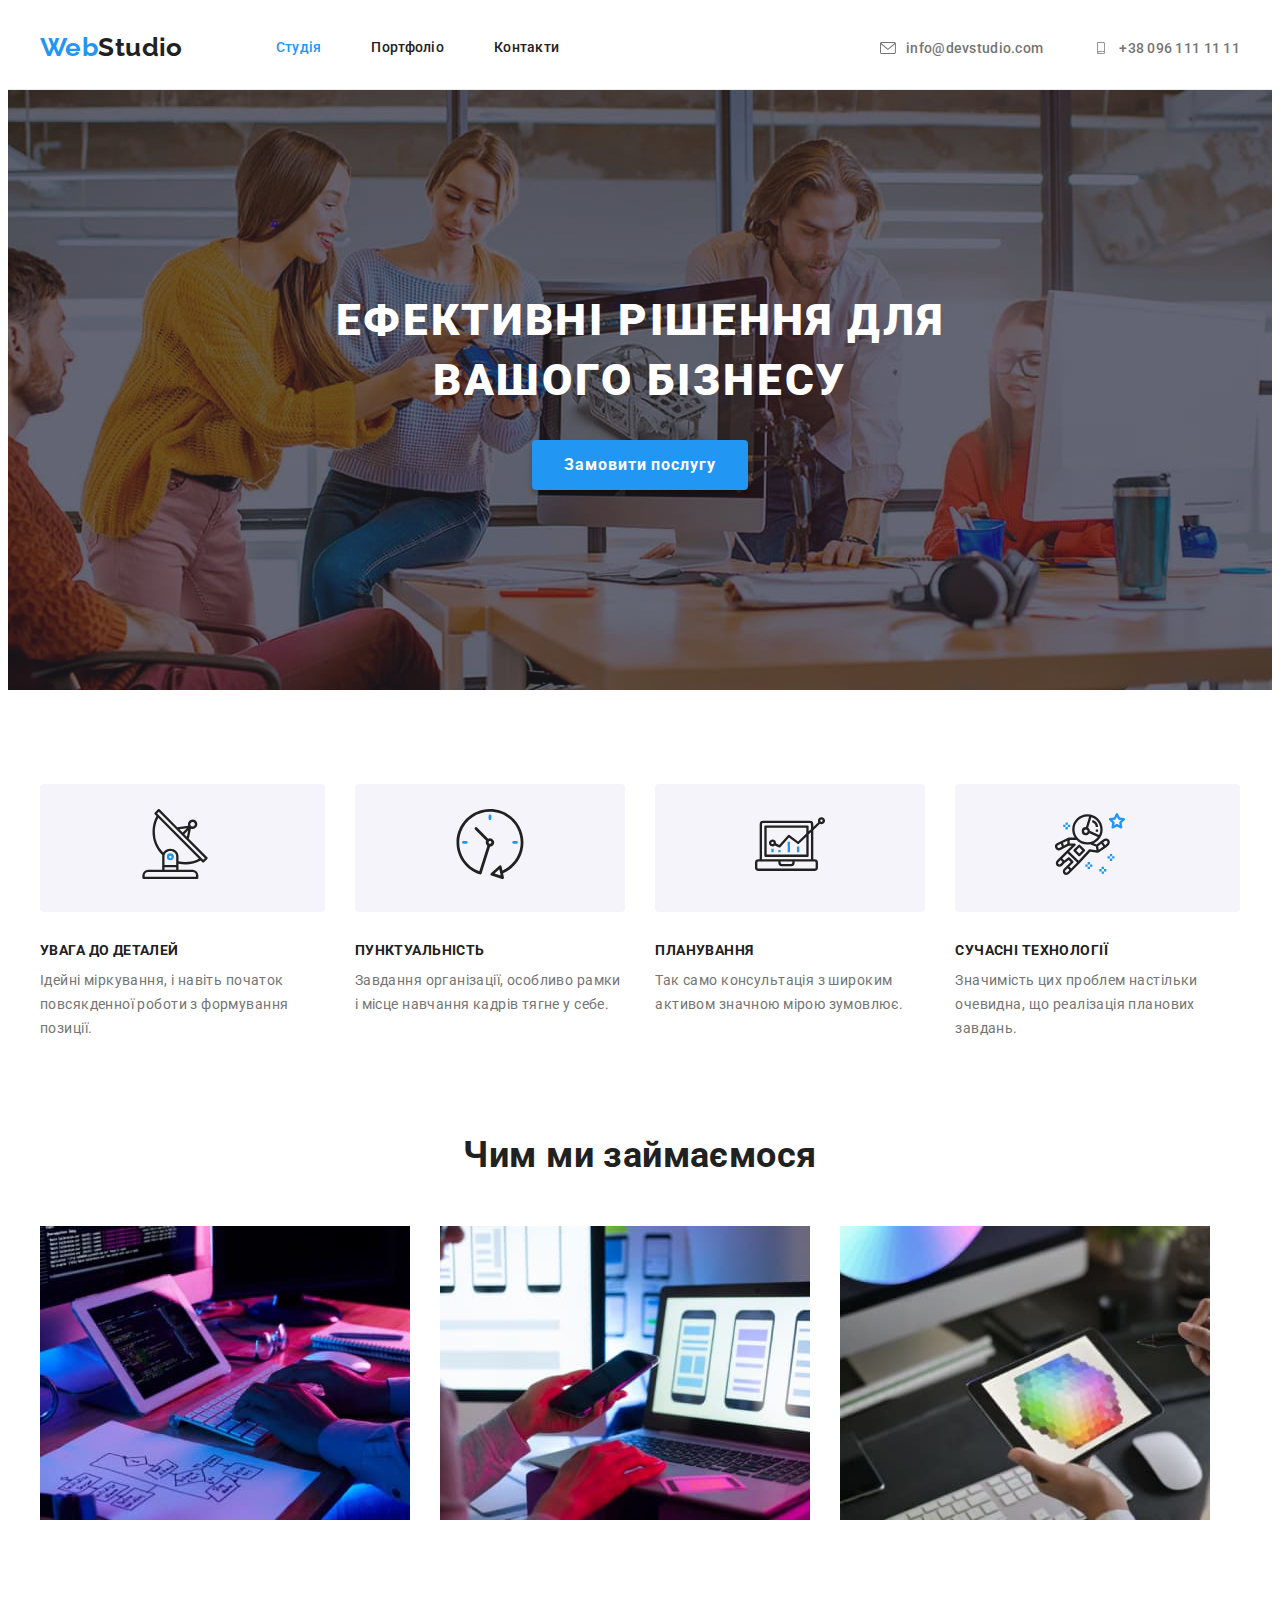
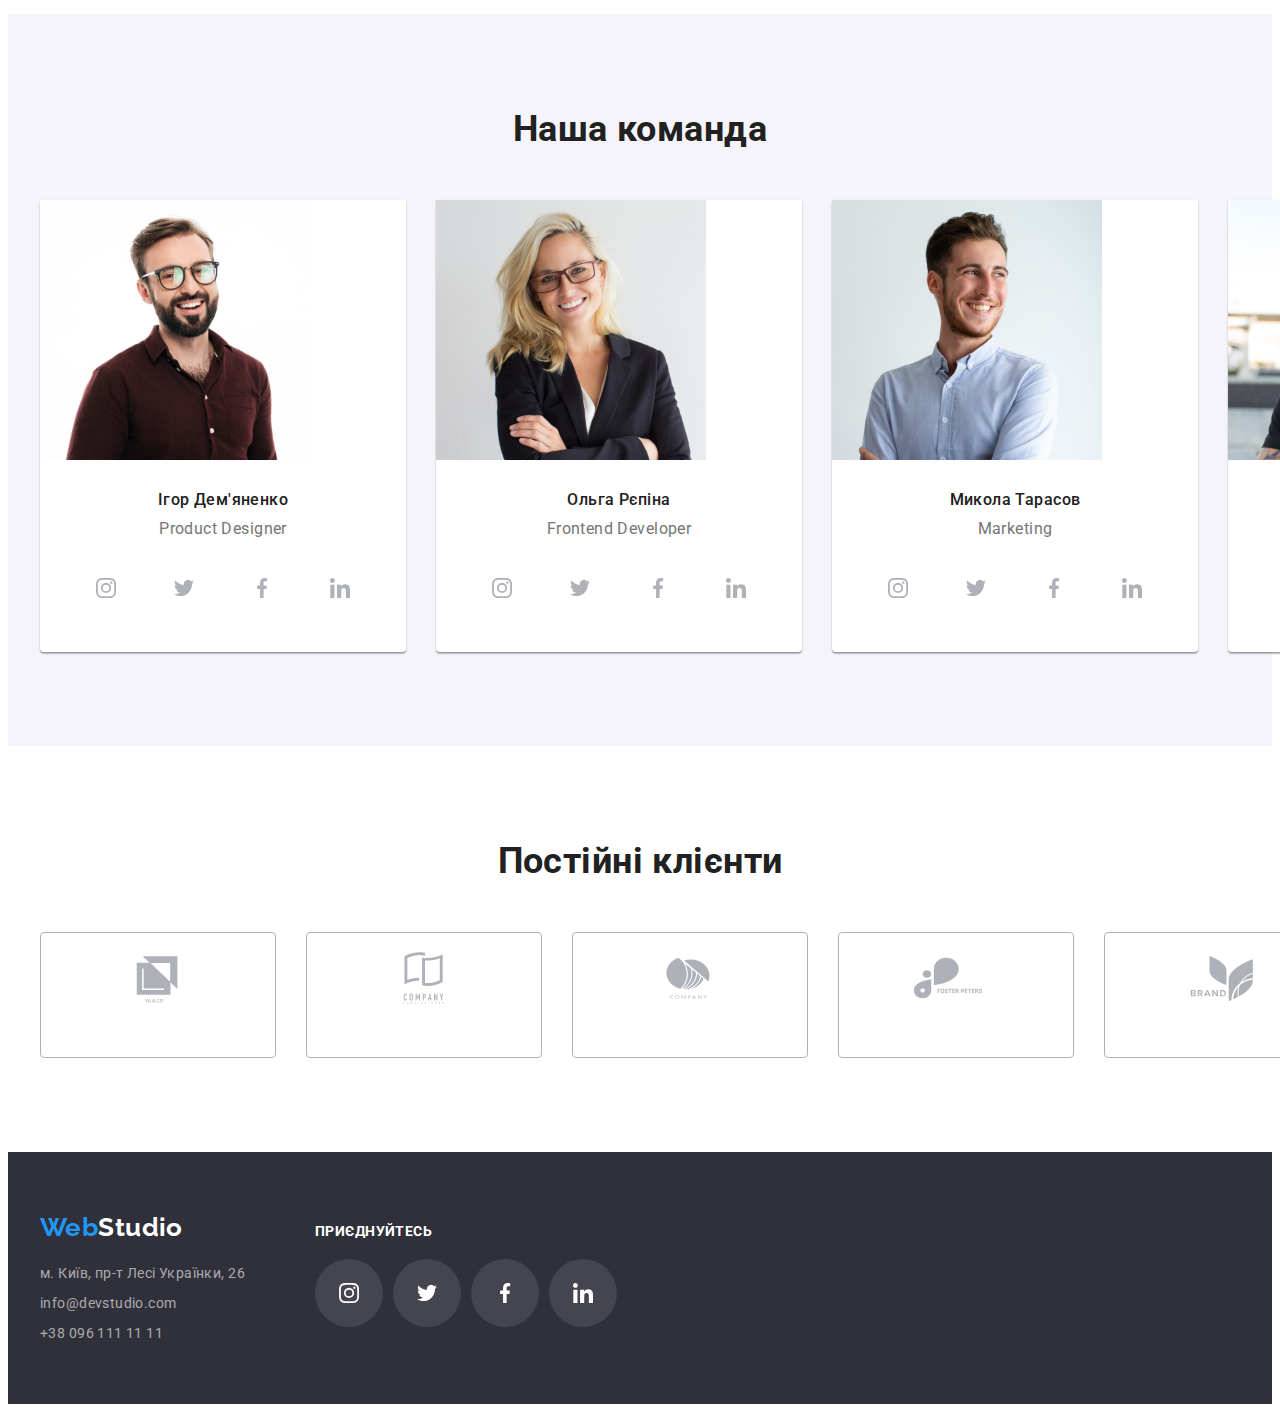
==== index.html @ 2bc92772 "Initial commit" ====
<!DOCTYPE html>
<html lang="uk">
  <head>
    <meta charset="UTF-8" />
    <meta http-equiv="X-UA-Compatible" content="IE=edge" />
    <meta name="viewport" content="width=device-width, initial-scale=1.0" />
    <link rel="preconnect" href="https://fonts.googleapis.com" />
    <link rel="preconnect" href="https://fonts.gstatic.com" crossorigin />
    <link
      rel="stylesheet"
      href="https://cdnjs.cloudflare.com/ajax/libs/modern-normalize/1.1.0/modern-normalize.min.css"
      integrity="sha512-wpPYUAdjBVSE4KJnH1VR1HeZfpl1ub8YT/NKx4PuQ5NmX2tKuGu6U/JRp5y+Y8XG2tV+wKQpNHVUX03MfMFn9Q=="
      crossorigin="anonymous"
      referrerpolicy="no-referrer"
    />
    <link
      href="https://fonts.googleapis.com/css2?family=Raleway:wght@700&family=Roboto:wght@400;500;700;900&display=swap"
      rel="stylesheet"
    />
    <link rel="stylesheet" href="./css/styles.css" />
    <title>Web Studio</title>
  </head>
  <body>
    <header class="header-section">
      <div class="container header-container">
        <nav class="nav">
          <a class="logo" href="./index.html"><span>Web</span>Studio</a>
          <ul class="list nav-links">
            <li><a class="link current" href="./index.html">Студія</a></li>
            <li><a class="link" href="./portfolio.html">Портфоліо</a></li>
            <li><a class="link" href="">Контакти</a></li>
          </ul>
        </nav>
        <ul class="contacts">
          <li>
            <a class="link" href="mailto:info@devstudio.com">
              <svg class="icon" width="16" height="12">
                <use href="./images/icons.svg#icon-envelope"></use>
              </svg>
              info@devstudio.com</a
            >
          </li>
          <li>
            <a class="link" href="tel:+380961111111">
              <svg class="icon" width="16" height="12">
                <use href="./images/icons.svg#icon-smartphone"></use>
              </svg>
              +38 096 111 11 11</a
            >
          </li>
        </ul>
      </div>
    </header>
    <main>
      <section class="hero section">
        <div class="container">
          <h1 class="title">Ефективні рішення для вашого бізнесу</h1>
          <button type="button" class="order-button">Замовити послугу</button>
        </div>
      </section>
      <section class="advantage section">
        <div class="container">
          <h2 class="visually-hidden">Переваги</h2>
          <ul class="list">
            <li class="card">
              <div class="icon-wrap">
                <svg class="icon" width="70" height="70">
                  <use href="./images/icons.svg#icon-antenna"></use>
                </svg>
              </div>
              <h3 class="title">увага до деталей</h3>
              <p class="desc">
                Ідейні міркування, і навіть початок повсякденної роботи з формування позиції.
              </p>
            </li>
            <li class="card">
              <div class="icon-wrap">
                <svg class="icon" width="70" height="70">
                  <use href="./images/icons.svg#icon-clock"></use>
                </svg>
              </div>
              <h3 class="title">пунктуальність</h3>
              <p class="desc">
                Завдання організації, особливо рамки і місце навчання кадрів тягне у себе.
              </p>
            </li>
            <li class="card">
              <div class="icon-wrap">
                <svg class="icon" width="70" height="70">
                  <use href="./images/icons.svg#icon-diagram"></use>
                </svg>
              </div>
              <h3 class="title">планування</h3>
              <p class="desc">Так само консультація з широким активом значною мірою зумовлює.</p>
            </li>
            <li class="card">
              <div class="icon-wrap">
                <svg class="icon" width="70" height="70">
                  <use href="./images/icons.svg#icon-astronaut"></use>
                </svg>
              </div>
              <h3 class="title">сучасні технології</h3>
              <p class="desc">
                Значимість цих проблем настільки очевидна, що реалізація планових завдань.
              </p>
            </li>
          </ul>
        </div>
      </section>
      <section class="our-work section">
        <div class="container">
          <h2 class="title">Чим ми займаємося</h2>
          <ul class="list">
            <li class="item">
              <img src="./images/work1.jpg" width="370" alt="Проектування" />
            </li>
            <li class="item">
              <img src="./images/work2.jpg" width="370" alt="Адаптація" />
            </li>
            <li class="item">
              <img src="./images/work3.jpg" width="370" alt="Дізайн" />
            </li>
          </ul>
        </div>
      </section>

      <!-- OUR-TEAM section -->
      <section class="our-team section">
        <div class="container">
          <h2 class="title">Наша команда</h2>
          <ul class="list">
            <li class="item">
              <img
                class="member-photo"
                src="./images/product-designer.jpg"
                width="270"
                alt="Дизайнер проекта"
              />
              <div class="description-wrap">
                <h3 class="member-title">Ігор Дем'яненко</h3>
                <p class="member-position">Product Designer</p>

                <ul class="social-list">
                  <li>
                    <a class="social-link" href="" aria-label="instagram">
                      <svg class="social-icon" width="20" height="20">
                        <use href="./images/icons.svg#icon-instagram"></use>
                      </svg>
                    </a>
                  </li>
                  <li>
                    <a class="social-link" href="" aria-label="twitter">
                      <svg class="social-icon" width="20" height="20">
                        <use href="./images/icons.svg#icon-twitter"></use>
                      </svg>
                    </a>
                  </li>
                  <li>
                    <a class="social-link" href="" aria-label="facebook">
                      <svg class="social-icon" width="20" height="20">
                        <use href="./images/icons.svg#icon-facebook"></use>
                      </svg>
                    </a>
                  </li>
                  <li>
                    <a class="social-link" href="" aria-label="linkedin">
                      <svg class="social-icon" width="20" height="20">
                        <use href="./images/icons.svg#icon-linkedin"></use>
                      </svg>
                    </a>
                  </li>
                </ul>
              </div>
            </li>
            <li class="item">
              <img
                class="member-photo"
                src="./images/frontend-developer.jpg"
                width="270"
                alt="Фронтенд разработчик"
              />
              <div class="description-wrap">
                <h3 class="member-title">Ольга Рєпіна</h3>
                <p class="member-position">Frontend Developer</p>

                <ul class="social-list">
                  <li>
                    <a class="social-link" href="" aria-label="instagram">
                      <svg class="social-icon" width="20" height="20">
                        <use href="./images/icons.svg#icon-instagram"></use>
                      </svg>
                    </a>
                  </li>
                  <li>
                    <a class="social-link" href="" aria-label="twitter">
                      <svg class="social-icon" width="20" height="20">
                        <use href="./images/icons.svg#icon-twitter"></use>
                      </svg>
                    </a>
                  </li>
                  <li>
                    <a class="social-link" href="" aria-label="facebook">
                      <svg class="social-icon" width="20" height="20">
                        <use href="./images/icons.svg#icon-facebook"></use>
                      </svg>
                    </a>
                  </li>
                  <li>
                    <a class="social-link" href="" aria-label="linkedin">
                      <svg class="social-icon" width="20" height="20">
                        <use href="./images/icons.svg#icon-linkedin"></use>
                      </svg>
                    </a>
                  </li>
                </ul>
              </div>
            </li>
            <li class="item">
              <img class="member-photo" src="./images/marketing.jpg" width="270" alt="Маркетінг" />

              <div class="description-wrap">
                <h3 class="member-title">Микола Тарасов</h3>
                <p class="member-position">Marketing</p>

                <ul class="social-list">
                  <li>
                    <a class="social-link" href="" aria-label="instagram">
                      <svg class="social-icon" width="20" height="20">
                        <use href="./images/icons.svg#icon-instagram"></use>
                      </svg>
                    </a>
                  </li>
                  <li>
                    <a class="social-link" href="" aria-label="twitter">
                      <svg class="social-icon" width="20" height="20">
                        <use href="./images/icons.svg#icon-twitter"></use>
                      </svg>
                    </a>
                  </li>
                  <li>
                    <a class="social-link" href="" aria-label="facebook">
                      <svg class="social-icon" width="20" height="20">
                        <use href="./images/icons.svg#icon-facebook"></use>
                      </svg>
                    </a>
                  </li>
                  <li>
                    <a class="social-link" href="" aria-label="linkedin">
                      <svg class="social-icon" width="20" height="20">
                        <use href="./images/icons.svg#icon-linkedin"></use>
                      </svg>
                    </a>
                  </li>
                </ul>
              </div>
            </li>
            <li class="item">
              <img
                class="member-photo"
                src="./images/ui-designer.jpg"
                width="270"
                alt="UI дезайнер"
              />
              <div class="description-wrap">
                <h3 class="member-title">Михайло Єрмаков</h3>
                <p class="member-position">UI Designer</p>

                <ul class="social-list">
                  <li>
                    <a class="social-link" href="" aria-label="instagram">
                      <svg class="social-icon" width="20" height="20">
                        <use href="./images/icons.svg#icon-instagram"></use>
                      </svg>
                    </a>
                  </li>
                  <li>
                    <a class="social-link" href="" aria-label="twitter">
                      <svg class="social-icon" width="20" height="20">
                        <use href="./images/icons.svg#icon-twitter"></use>
                      </svg>
                    </a>
                  </li>
                  <li>
                    <a class="social-link" href="" aria-label="facebook">
                      <svg class="social-icon" width="20" height="20">
                        <use href="./images/icons.svg#icon-facebook"></use>
                      </svg>
                    </a>
                  </li>
                  <li>
                    <a class="social-link" href="" aria-label="linkedin">
                      <svg class="social-icon" width="20" height="20">
                        <use href="./images/icons.svg#icon-linkedin"></use>
                      </svg>
                    </a>
                  </li>
                </ul>
              </div>
            </li>
          </ul>
        </div>
      </section>
      <section class="clients section">
        <div class="container">
          <h2 class="title">Постійні клієнти</h2>

          <ul class="clients-list">
            <li>
              <a
                class="client-link"
                href=""
                aria-label="Client 1"
                target="_blank"
                rel="noopener noreferrer"
              >
                <svg class="client-icon" width="106" height="60">
                  <use href="./images/icons.svg#icon-client-1"></use>
                </svg>
              </a>
            </li>
            <li>
              <a
                class="client-link"
                href=""
                aria-label="Client 2"
                target="_blank"
                rel="noopener noreferrer"
              >
                <svg class="client-icon" width="106" height="60">
                  <use href="./images/icons.svg#icon-client-2"></use>
                </svg>
              </a>
            </li>
            <li>
              <a
                class="client-link"
                href=""
                aria-label="Client 3"
                target="_blank"
                rel="noopener noreferrer"
              >
                <svg class="client-icon" width="106" height="60">
                  <use href="./images/icons.svg#icon-client-3"></use>
                </svg>
              </a>
            </li>
            <li>
              <a
                class="client-link"
                href=""
                aria-label="Client 4"
                target="_blank"
                rel="noopener noreferrer"
              >
                <svg class="client-icon" width="106" height="60">
                  <use href="./images/icons.svg#icon-client-4"></use>
                </svg>
              </a>
            </li>
            <li>
              <a
                class="client-link"
                href=""
                aria-label="Client 5"
                target="_blank"
                rel="noopener noreferrer"
              >
                <svg class="client-icon" width="106" height="60">
                  <use href="./images/icons.svg#icon-client-5"></use>
                </svg>
              </a>
            </li>
            <li>
              <a
                class="client-link"
                href=""
                aria-label="Client 6"
                target="_blank"
                rel="noopener noreferrer"
              >
                <svg class="client-icon" width="106" height="60">
                  <use href="./images/icons.svg#icon-client-6"></use>
                </svg>
              </a>
            </li>
          </ul>
        </div>
      </section>

      <footer class="section">
        <div class="container">
          <div class="address-wrap">
            <a class="logo" href="./index.html"><span>Web</span>Studio</a>
            <address>
              <ul class="list">
                <li class="item">
                  <a
                    class="link location"
                    href="https://goo.gl/maps/Ng53ubhgUgU8Qism7"
                    target="_blank"
                    rel="noopener noreferrer"
                    >м. Київ, пр-т Лесі Українки, 26</a
                  >
                </li>
                <li class="item">
                  <a class="link" href="mailto:info@devstudio.com">info@devstudio.com</a>
                </li>
                <li class="item"><a class="link" href="tel:+380961111111">+38 096 111 11 11</a></li>
              </ul>
            </address>
          </div>
          <div class="social-wrap">
            <p class="join">приєднуйтесь</p>
            <ul class="social-list">
              <li>
                <a class="social-link" href="" aria-label="instagram">
                  <svg class="social-icon" width="20" height="20">
                    <use href="./images/icons.svg#icon-instagram"></use>
                  </svg>
                </a>
              </li>
              <li>
                <a class="social-link" href="" aria-label="twitter">
                  <svg class="social-icon" width="20" height="20">
                    <use href="./images/icons.svg#icon-twitter"></use>
                  </svg>
                </a>
              </li>
              <li>
                <a class="social-link" href="" aria-label="facebook">
                  <svg class="social-icon" width="20" height="20">
                    <use href="./images/icons.svg#icon-facebook"></use>
                  </svg>
                </a>
              </li>
              <li>
                <a class="social-link" href="" aria-label="linkedin">
                  <svg class="social-icon" width="20" height="20">
                    <use href="./images/icons.svg#icon-linkedin"></use>
                  </svg>
                </a>
              </li>
            </ul>
          </div>
        </div>
      </footer>
    </main>
  </body>
</html>
---- css/styles.css ----
/* #2196F3 - accent color */
:root {
  --main-text-color: #757575;
  --title-color: #212121;
  --accent-color: #2196f3;
  --main-white-color: #ffffff;
  --main-background-color: #ffffff;
  --contact-color: #757575;
  --footer-contact-color: rgba(255, 255, 255, 0.6);
  --footer-background-color: #2f303a;
  --filter-button-background: #f5f4fa;
  --secondary-section-background: #f5f4fa;
  --header-border-color: #ececec;
  --gallery-item-border: #eeeeee;
  --social-icons-color: #afb1b8;
  --footer-social-background: rgba(255, 255, 255, 0.1);
}

.visually-hidden {
  position: absolute;
  width: 1px;
  height: 1px;
  margin: -1px;
  border: 0;
  padding: 0;

  white-space: nowrap;
  clip-path: inset(100%);
  clip: rect(0 0 0 0);
  overflow: hidden;
}

body {
  font-family: 'Roboto', 'Helvetica Neue', 'Verdana', 'Tahoma', sans-serif;
  font-size: 14px;
  line-height: 1.71;
  letter-spacing: 0.03em;

  color: var(--main-text-color);
  background-color: var(--main-background-color);
}

h1,
h2,
h3,
h4,
h5,
h6,
p,
ul {
  margin: 0;
}

img {
  display: block;
  max-width: 100%;
  height: auto;
}

ul {
  padding-left: 0;
  list-style: none;
}

.container {
  width: 1200px;
  padding-left: 15px;
  padding-right: 15px;
  margin: 0 auto;
}

.section {
  padding-top: 94px;
  padding-bottom: 94px;
  min-width: 1200px; /*без цього при зменьшені вікна обрізається сторінка */
}

.list {
  margin-top: 0;
  margin-bottom: 0;
  list-style-type: none;
}

.hidden {
  margin: 0;
  padding: 0;
  height: 0;
  visibility: hidden;
}

.title {
  margin-top: 0;
  margin-bottom: 50px;
  font-size: 36px;
  font-weight: 700;
  line-height: 1.167;
  color: var(--title-color);
}

/* header section */

header {
  border-bottom: 1px solid Var(--header-border-color);
}

.header-container {
  display: flex;
  align-items: center;
  justify-content: center;
}

.logo {
  padding-top: 24px;
  padding-bottom: 25px;

  font-family: 'Raleway', sans-serif;
  font-size: 26px;
  font-weight: 700;
  line-height: 1.1925; /*30.52/26 = 1.17, но тогда размер блока не равен 80px */
  color: var(--title-color);
  text-decoration: none;
}

.logo > span {
  color: var(--accent-color);
}

.nav {
  display: flex;
  align-items: center;
}

.nav-links {
  display: flex;
  margin-left: 93px;
  gap: 50px;
}

.nav-links .link {
  font-size: 14px;
  font-weight: 500;
  line-height: 1.17;
  letter-spacing: 0.02em;
  color: var(--title-color);
  text-decoration: none;
}

.nav-links .current,
.nav-links .link:hover,
.nav-links .link:focus {
  color: var(--accent-color);
}

.header-section .contacts {
  margin-left: auto;
}

.contacts {
  display: flex;
  gap: 50px;
}
.contacts .link {
  display: flex;
  align-items: center;

  padding: 32px 0;

  font-weight: 500;
  line-height: 1.2;
  letter-spacing: 0.02em;
  color: var(--contact-color);
  text-decoration: none;
}

.contacts .link:not(:last-child()) {
  margin-right: 50px;
}

.contacts .link:hover,
.contacts .link:focus {
  color: var(--accent-color);
}

.contacts .icon {
  vertical-align: middle;
  margin-right: 10px;
  fill: var(--contact-color);
}

.contacts .link:hover .icon,
.contacts .link:focus .icon {
  fill: var(--accent-color);
}

/* hero section */

.hero {
  background: linear-gradient(rgba(47, 48, 58, 0.4), rgba(47, 48, 58, 0.4)),
    url(../images/hero-img.jpg);
  background-color: var(--footer-background-color);
  background-position: center;
  background-size: cover;
  text-align: center;
  max-width: 1600px;
  margin: 0 auto;
}

.hero.section {
  padding-top: 200px;
  padding-bottom: 200px;
}

.hero .title {
  max-width: 696px;
  margin-bottom: 30px;
  margin-left: auto;
  margin-right: auto;
  font-size: 44px;
  font-weight: 900;
  line-height: 1.3637;
  letter-spacing: 0.06em;
  text-transform: uppercase;
  color: var(--main-white-color);
}

.order-button {
  border: none;
  min-width: 216px;
  padding: 10px 32px;

  border-radius: 4px;

  font-family: inherit;
  font-size: 16px;
  font-weight: 700;
  line-height: 1.875;
  letter-spacing: 0.06em;
  color: var(--main-white-color);
  background-color: var(--accent-color);
  box-shadow: 0px 4px 4px rgba(0, 0, 0, 0.25);
  cursor: pointer;
}

.order-button:hover,
.order-button:focus {
  background: #188ce8;
  box-shadow: 0px 4px 4px rgba(0, 0, 0, 0.15);
}

/* advantage section */

.advantage.section {
  padding-bottom: 47px;
}

.advantage .list {
  display: flex;
  gap: 30px;
}

.advantage .card {
  flex-basis: calc((100%-3 * 30px) / 4);
}

.advantage .icon-wrap {
  padding: 25px 100px;
  margin-bottom: 30px;
  background-color: var(--filter-button-background);
  border-radius: 4px;
}

.advantage .title {
  margin-bottom: 10px;
  font-size: 14px;
  font-weight: 700;
  line-height: 1.143;
  text-transform: uppercase;
}

.advantage .desc {
  margin-top: 0;
  margin-bottom: 0;
  line-height: 1.715;
}
/* our work section */

.our-work {
  text-align: center;
}
.our-work.section {
  padding-top: 47px;
}

.our-work .list {
  display: flex;
  gap: 30px;
}

.our-work .item {
  flex-basis: calc((100%-2 * 30px) / 3);
}

/* our team */
.our-team {
  background-color: var(--secondary-section-background);
  text-align: center;
}

.our-team .list {
  display: flex;
  gap: 30px;
}
.our-team .item {
  flex-basis: calc((100%-3 * 30px) / 4);

  background-color: var(--main-white-color);
  box-shadow: 0px 1px 3px rgba(0, 0, 0, 0.12), 0px 1px 1px rgba(0, 0, 0, 0.14),
    0px 2px 1px rgba(0, 0, 0, 0.2);
  border-radius: 0px 0px 4px 4px;
}

.description-wrap {
  padding: 30px 32px;
}

.member-title {
  margin-top: 0;
  margin-bottom: 10px;

  font-size: 16px;
  font-weight: 500;
  line-height: 1.1875;
  color: var(--title-color);
}

.member-position {
  margin-top: 0px;
  margin-bottom: 16px;

  font-size: 16px;
  line-height: 1.1875;
}

.social-list {
  display: flex;
  gap: 10px;
  margin: 0 auto;
}

.social-link {
  display: flex;
  justify-content: center;
  align-items: center;
  width: 44px;
  height: 44px;
  padding: 12px;
  border-radius: 50%;
}

.our-team .social-link:hover,
.our-team .social-link:focus {
  background-color: var(--accent-color);
}

.social-icon {
  fill: var(--social-icons-color);
}

.our-team .social-link:hover .social-icon,
.our-team .social-link:focus .social-icon {
  fill: var(--main-background-color);
}

/* clients section */

.clients .container {
  text-align: center;
}

.clients-list {
  display: flex;
  gap: 30px;
}

.client-link {
  display: block;
  width: 170px;
  height: 92px;
  padding: 16px 32px;

  border: 1px solid var(--social-icons-color);
  border-radius: 4px;
}

.client-link:hover,
.client-link:focus {
  border: 1px solid var(--accent-color);
}

.client-link:hover .client-icon,
.client-link:focus .client-icon {
  fill: var(--accent-color);
}

.client-icon {
  fill: var(--social-icons-color);
}

/* footer */

footer {
  background-color: var(--footer-background-color);
}

footer.section {
  padding-top: 60px;
  padding-bottom: 60px;
}

footer .container {
  display: flex;
  align-items: baseline;
}

footer .logo {
  display: inline-block;
  padding-top: 0;
  padding-bottom: 0;
  margin-bottom: 20px;

  color: var(--main-white-color);
}

footer .item {
  line-height: 1.5;
}

footer .item:not(:last-child) {
  margin-bottom: 9px;
}
footer .link {
  color: var(--footer-contact-color);
  text-decoration: none;
  font-style: normal;
}

footer .link:hover,
footer .link:focus {
  color: var(--accent-color);
}
.location {
  font-size: 14px;
  color: var(--main-white-color);
  text-decoration: none;
  font-style: normal;
}

footer .social-wrap {
  margin-left: 70px;
}

footer .join {
  font-family: 'Roboto';
  font-style: normal;
  font-weight: 700;
  font-size: 14px;
  line-height: 1.1428;
  letter-spacing: 0.03em;
  text-transform: uppercase;
  color: var(--main-white-color);
  margin-bottom: 20px;
}

footer .social-link {
  background: var(--footer-social-background);
}

footer .social-link:hover,
footer .social-link:focus {
  background: var(--accent-color);
}

footer .social-icon {
  fill: var(--main-white-color);
}

/* portfolio.html */

/* filter */
.filter {
  display: flex;
  justify-content: center;
  margin-bottom: 50px;
  gap: 8px;
}
.filter .button {
  min-width: 73px;
  padding: 6px 22px;

  border-radius: 4px;
  border: none;

  font-family: inherit;
  font-size: 16px;
  font-weight: 500;
  line-height: 1.75;
  letter-spacing: 0.03em;
  color: var(--title-color);
  background-color: var(--filter-button-background);
  cursor: pointer;
}

.filter .button:hover,
.filter .button:focus {
  color: var(--main-white-color);
  background-color: var(--accent-color);
  box-shadow: 0px 3px 1px rgba(0, 0, 0, 0.1), 0px 1px 2px rgba(0, 0, 0, 0.08),
    0px 2px 2px rgba(0, 0, 0, 0.12);
}

/* gallery */

.work-list {
  display: flex;
  flex-wrap: wrap;
  gap: 30px;
}

.gallery .link {
  display: block;
  text-decoration: none;
}

.gallery .link:hover,
.gallery .link:focus {
  box-shadow: 0px 1px 1px rgba(0, 0, 0, 0.12), 0px 4px 4px rgba(0, 0, 0, 0.06),
    1px 4px 6px rgba(0, 0, 0, 0.16);
}

.gallery .card {
  flex-basis: calc((100% - 2 * 30px) / 3);
}

.gallery .desc-wrapper {
  padding: 20px 24px;

  border-right: 1px solid var(--gallery-item-border);
  border-bottom: 1px solid var(--gallery-item-border);
  border-left: 1px solid var(--gallery-item-border);
}

.gallery .card-title {
  margin-top: 0;
  margin-bottom: 4px;

  font-size: 18px;
  font-weight: 700;
  letter-spacing: 0.06em;
  line-height: 2;
  color: var(--title-color);
}

.gallery .card-description {
  font-size: 16px;
  line-height: 1.875;
  color: var(--main-text-color);
}
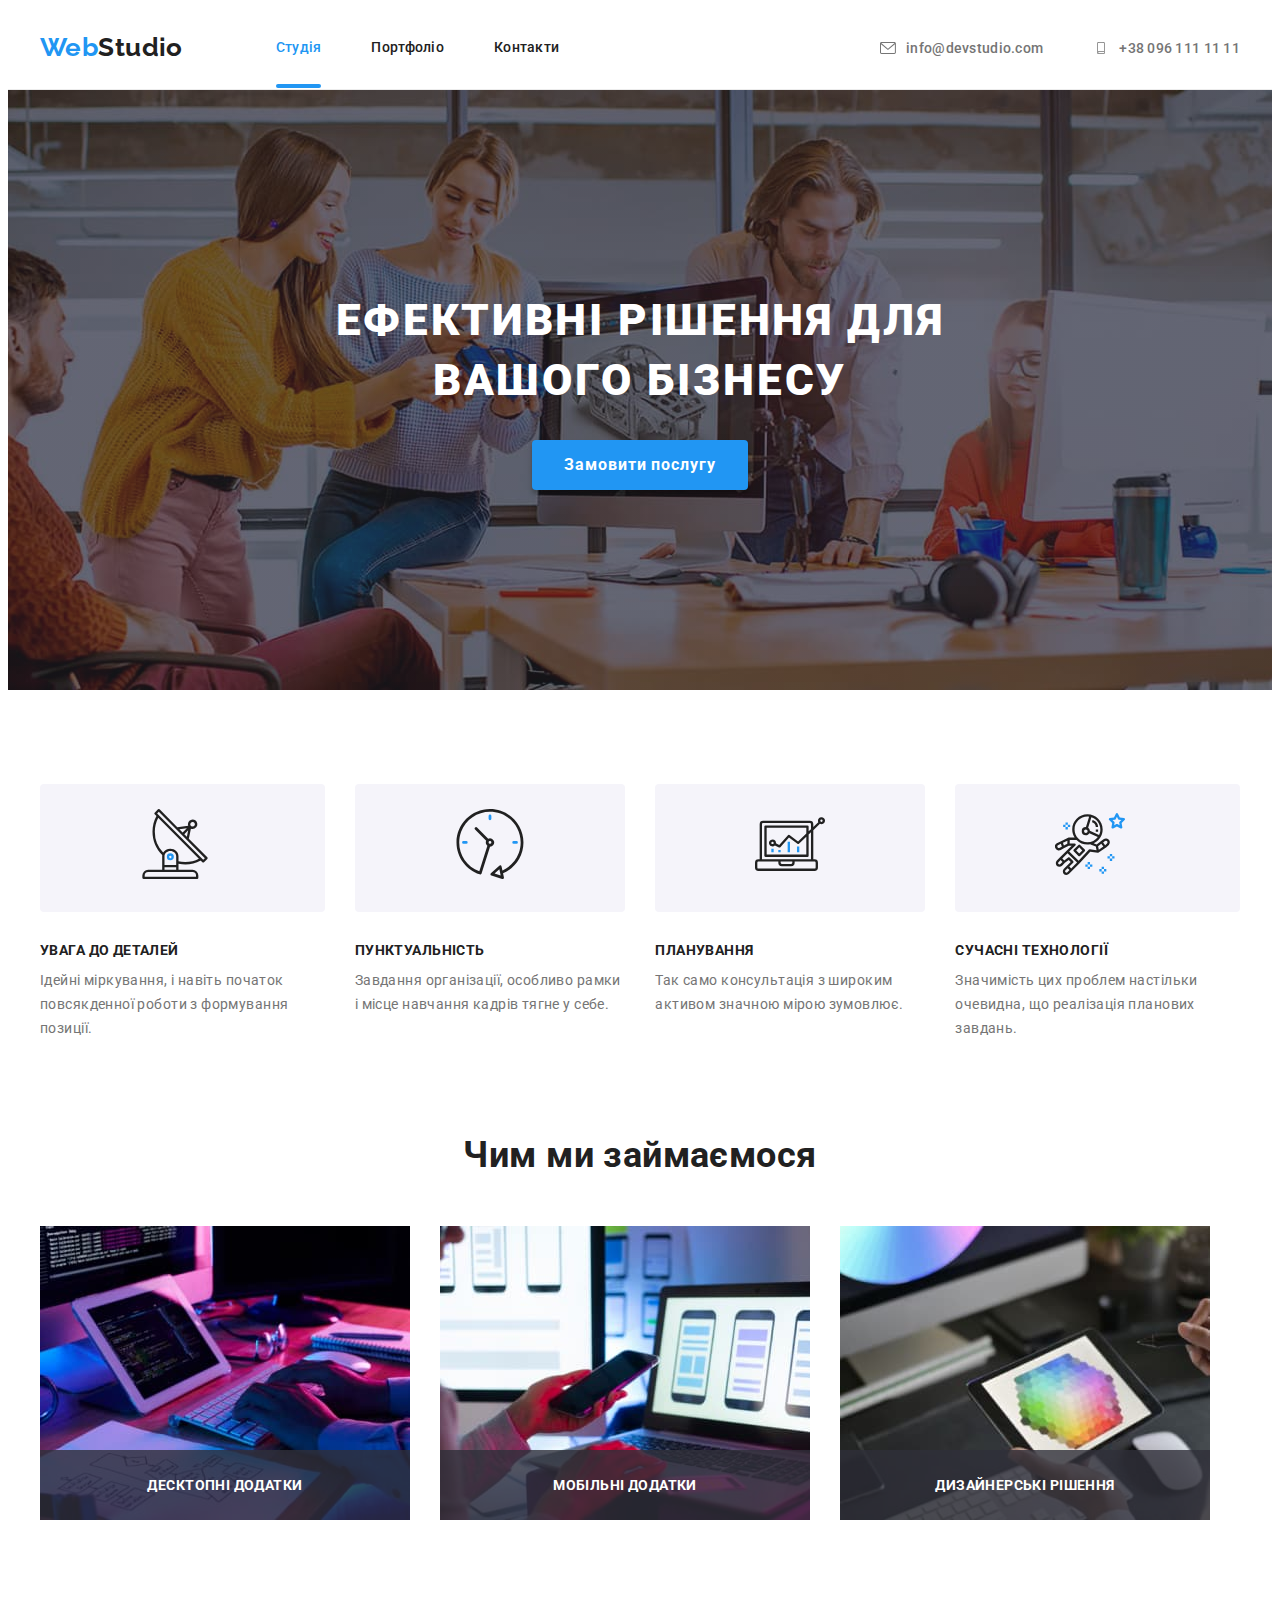
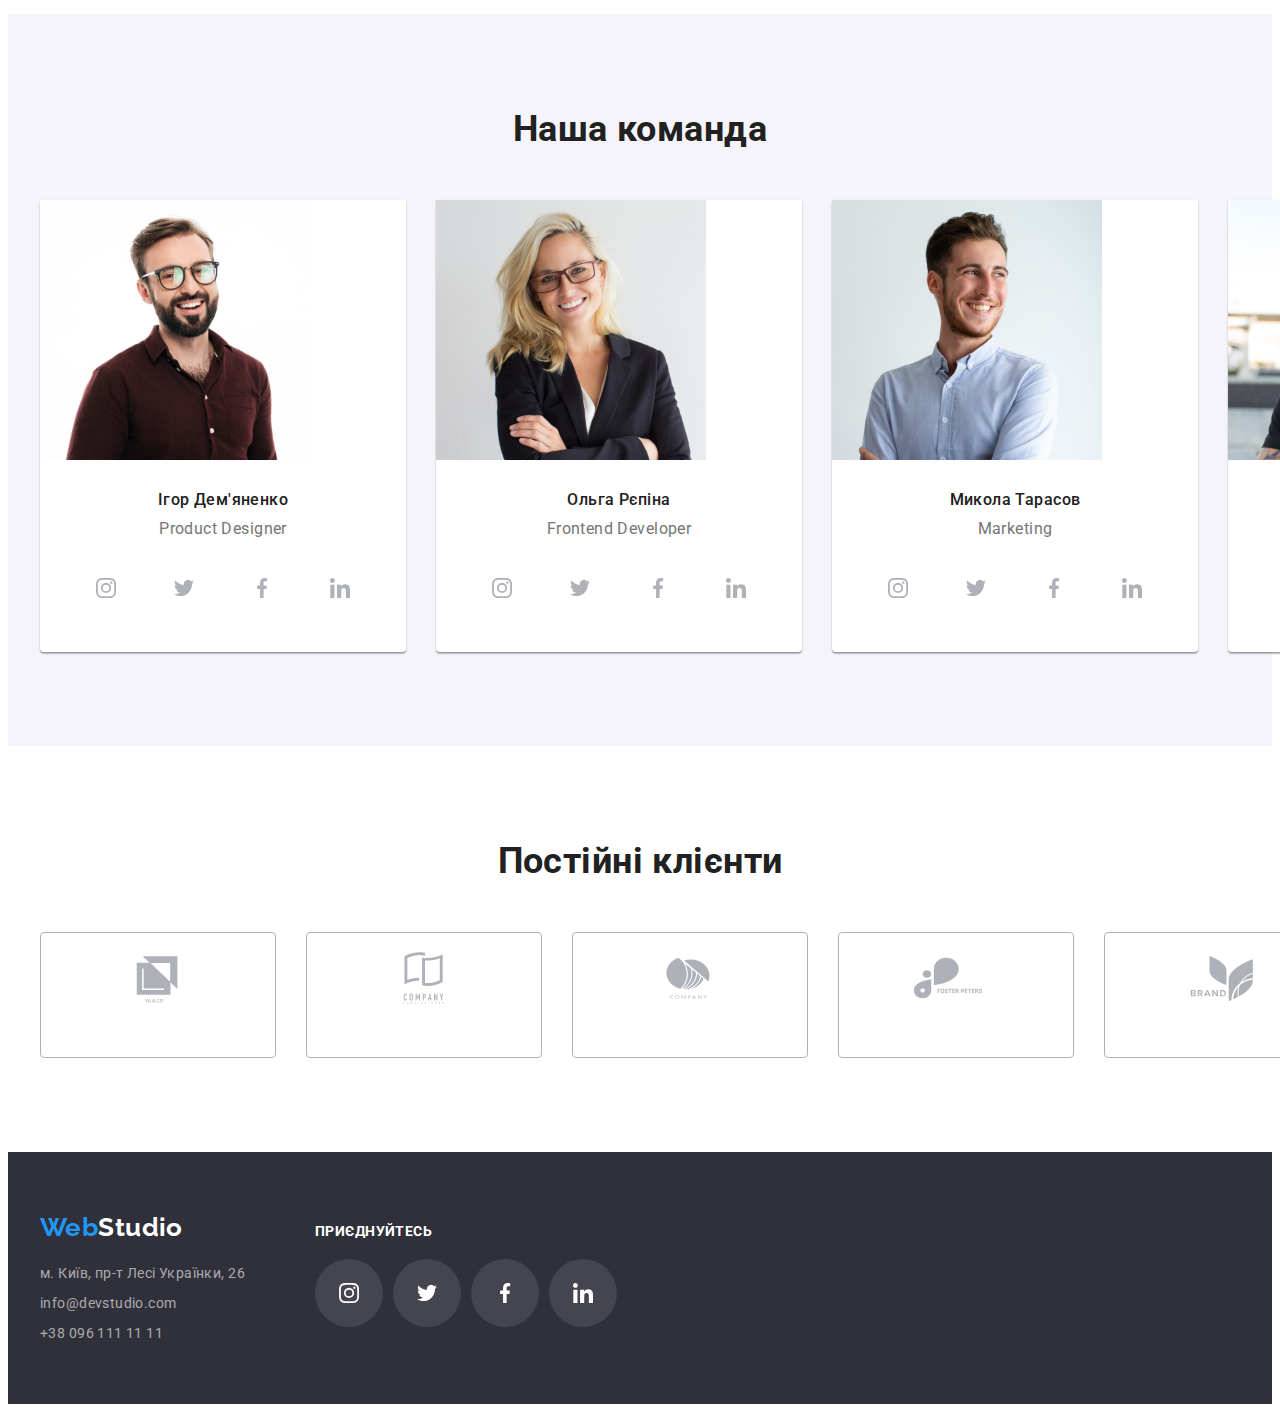
==== commit 7e6ed378: "добавляет эффекты и модальную форму." ====
--- a/index.html
+++ b/index.html
@@ -55,7 +55,7 @@
       <section class="hero section">
         <div class="container">
           <h1 class="title">Ефективні рішення для вашого бізнесу</h1>
-          <button type="button" class="order-button">Замовити послугу</button>
+          <button type="button" class="order-button" data-modal-open>Замовити послугу</button>
         </div>
       </section>
       <section class="advantage section">
@@ -113,12 +113,15 @@
           <ul class="list">
             <li class="item">
               <img src="./images/work1.jpg" width="370" alt="Проектування" />
+              <p class="desc">Десктопні додатки</p>
             </li>
             <li class="item">
               <img src="./images/work2.jpg" width="370" alt="Адаптація" />
+              <p class="desc">Мобільні додатки</p>
             </li>
             <li class="item">
               <img src="./images/work3.jpg" width="370" alt="Дізайн" />
+              <p class="desc">Дизайнерські рішення</p>
             </li>
           </ul>
         </div>
@@ -444,6 +447,16 @@
           </div>
         </div>
       </footer>
+      <div class="backdrop is-hidden" data-modal>
+        <div class="order-window">
+          <button class="button-close" type="button" data-modal-close>
+            <svg class="icon" width="18" height="18">
+              <use href="./images/icons.svg#icon-close-black"></use>
+            </svg>
+          </button>
+        </div>
+      </div>
     </main>
+    <script src="./js/modal.js"></script>
   </body>
 </html>
--- a/css/styles.css
+++ b/css/styles.css
@@ -14,6 +14,7 @@
   --gallery-item-border: #eeeeee;
   --social-icons-color: #afb1b8;
   --footer-social-background: rgba(255, 255, 255, 0.1);
+  --transition: 250ms cubic-bezier(0.4, 0, 0.2, 1);
 }
 
 .visually-hidden {
@@ -28,6 +29,12 @@
   clip-path: inset(100%);
   clip: rect(0 0 0 0);
   overflow: hidden;
+}
+
+.is-hidden {
+  visibility: hidden;
+  opacity: 0;
+  pointer-events: none;
 }
 
 body {
@@ -139,6 +146,10 @@
 .nav-links .link {
   font-size: 14px;
   font-weight: 500;
+  padding: 32px 0;
+
+  position: relative;
+
   line-height: 1.17;
   letter-spacing: 0.02em;
   color: var(--title-color);
@@ -149,6 +160,18 @@
 .nav-links .link:hover,
 .nav-links .link:focus {
   color: var(--accent-color);
+}
+
+.nav-links .current::after {
+  content: '';
+  display: block;
+  width: 100%;
+  height: 4px;
+  border-radius: 2px;
+  background-color: var(--accent-color);
+
+  position: absolute;
+  bottom: -1px;
 }
 
 .header-section .contacts {
@@ -170,6 +193,9 @@
   letter-spacing: 0.02em;
   color: var(--contact-color);
   text-decoration: none;
+
+  transition: var(--transition);
+  transition-property: color;
 }
 
 .contacts .link:not(:last-child()) {
@@ -185,6 +211,8 @@
   vertical-align: middle;
   margin-right: 10px;
   fill: var(--contact-color);
+  transition: var(--transition);
+  transition-property: fill;
 }
 
 .contacts .link:hover .icon,
@@ -239,6 +267,9 @@
   background-color: var(--accent-color);
   box-shadow: 0px 4px 4px rgba(0, 0, 0, 0.25);
   cursor: pointer;
+
+  transition: var(--transition);
+  transition-property: background, box-shadow;
 }
 
 .order-button:hover,
@@ -298,6 +329,24 @@
 
 .our-work .item {
   flex-basis: calc((100%-2 * 30px) / 3);
+  position: relative;
+}
+
+.our-work .desc {
+  position: absolute;
+  bottom: 0;
+
+  width: 100%;
+  padding: 27px 0;
+
+  font-size: 14px;
+  font-weight: 700;
+  line-height: 1.143;
+  letter-spacing: 0.03em;
+  text-transform: uppercase;
+  color: var(--main-white-color);
+
+  background-color: rgba(47, 48, 58, 0.8);
 }
 
 /* our team */
@@ -355,6 +404,9 @@
   height: 44px;
   padding: 12px;
   border-radius: 50%;
+
+  transition: var(--transition);
+  transition-property: background-color;
 }
 
 .our-team .social-link:hover,
@@ -364,6 +416,8 @@
 
 .social-icon {
   fill: var(--social-icons-color);
+  transition: var(--transition);
+  transition-property: fill;
 }
 
 .our-team .social-link:hover .social-icon,
@@ -390,6 +444,9 @@
 
   border: 1px solid var(--social-icons-color);
   border-radius: 4px;
+
+  transition: var(--transition);
+  transition-property: border;
 }
 
 .client-link:hover,
@@ -404,6 +461,70 @@
 
 .client-icon {
   fill: var(--social-icons-color);
+  transition: var(--transition);
+  transition-property: fill;
+}
+
+.backdrop {
+  display: flex;
+  align-items: center;
+  justify-content: center;
+
+  position: fixed;
+  top: 0;
+  left: 0;
+  width: 100%;
+  height: 100%;
+
+  background-color: rgba(0, 0, 0, 0.2);
+
+  transition: var(--transition);
+  transition-property: opacity, visibility;
+}
+
+.order-window {
+  position: relative;
+
+  width: 528px;
+  height: 581px;
+
+  background: var(--main-background-color);
+  box-shadow: 0px 1px 3px rgba(0, 0, 0, 0.12), 0px 1px 1px rgba(0, 0, 0, 0.14),
+    0px 2px 1px rgba(0, 0, 0, 0.2);
+  border-radius: 4px;
+}
+
+.button-close {
+  display: flex;
+  align-items: center;
+  justify-content: center;
+
+  padding: 6px;
+
+  position: absolute;
+  right: 8px;
+  top: 8px;
+
+  width: 30px;
+  height: 30px;
+
+  background: var(--main-background-color);
+  border: 1px solid rgba(0, 0, 0, 0.1);
+  border-radius: 50%;
+
+  cursor: pointer;
+
+  transition: var(--transition);
+  transition-property: color;
+}
+
+.button-close:hover,
+.button-close:focus {
+  color: var(--accent-color);
+}
+
+.button-close .icon {
+  fill: currentColor;
 }
 
 /* footer */
@@ -442,6 +563,9 @@
   color: var(--footer-contact-color);
   text-decoration: none;
   font-style: normal;
+
+  transition: var(--transition);
+  transition-property: color;
 }
 
 footer .link:hover,
@@ -473,6 +597,9 @@
 
 footer .social-link {
   background: var(--footer-social-background);
+
+  transition: var(--transition);
+  transition-property: background;
 }
 
 footer .social-link:hover,
@@ -508,6 +635,10 @@
   color: var(--title-color);
   background-color: var(--filter-button-background);
   cursor: pointer;
+  box-shadow: none;
+
+  transition: var(--transition);
+  transition-property: color, background-color, box-shadow;
 }
 
 .filter .button:hover,
@@ -529,6 +660,10 @@
 .gallery .link {
   display: block;
   text-decoration: none;
+  box-shadow: none;
+
+  transition: var(--transition);
+  transition-property: box-shadow;
 }
 
 .gallery .link:hover,
@@ -539,6 +674,40 @@
 
 .gallery .card {
   flex-basis: calc((100% - 2 * 30px) / 3);
+}
+
+.gallery .overlay-wrap {
+  position: relative;
+  overflow: hidden;
+}
+
+.gallery .overlay {
+  position: absolute;
+  bottom: -100%;
+
+  display: flex;
+  align-items: center;
+
+  width: 100%;
+  height: 294px;
+  padding: 0 24px;
+
+  font-size: 18px;
+  font-weight: 400;
+  line-height: 1.5555;
+
+  color: var(--main-white-color);
+  background-color: rgba(33, 150, 243, 0.9);
+
+  transition: var(--transition);
+  transition-property: bottom;
+  /* transition-duration: 250ms;
+  transition-timing-function: cubic-bezier(0.4, 0, 0.2, 1); */
+}
+
+.gallery .link:hover .overlay,
+.gallery .link:focus .overlay {
+  bottom: 0;
 }
 
 .gallery .desc-wrapper {
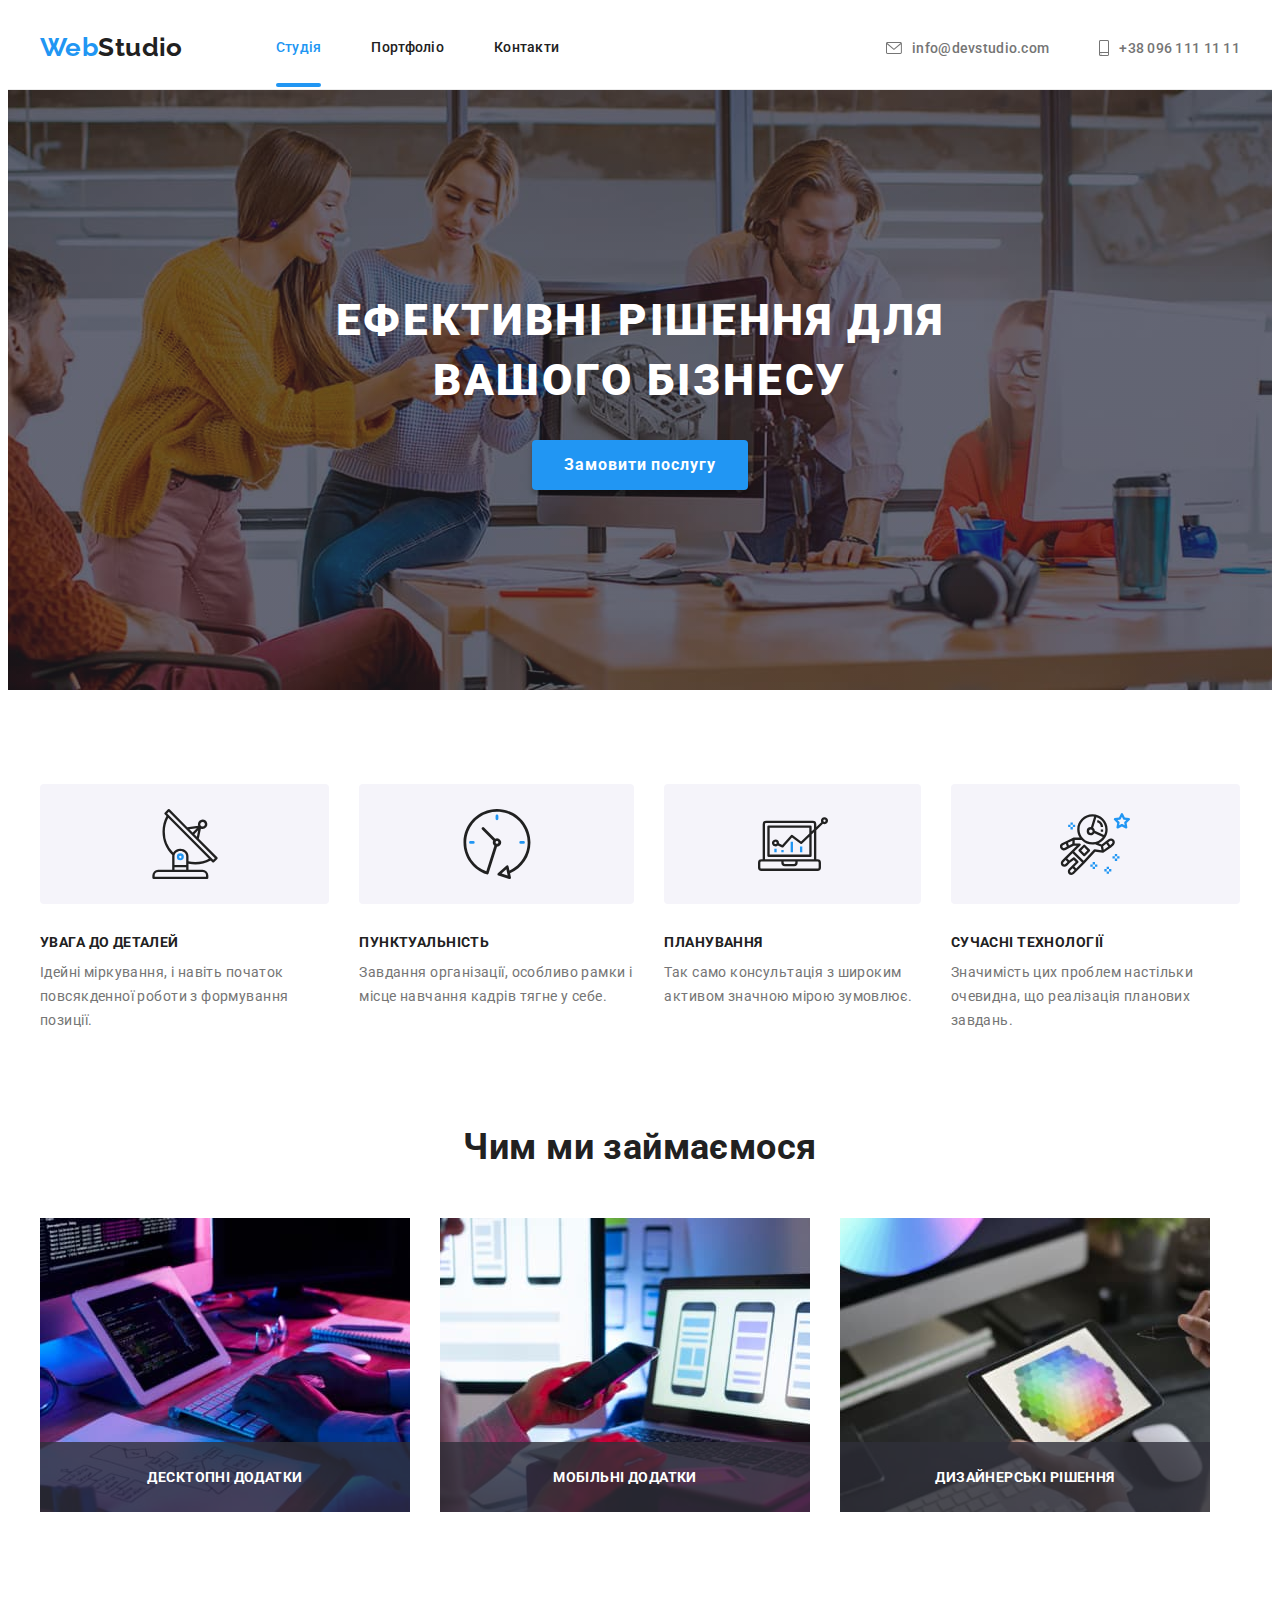
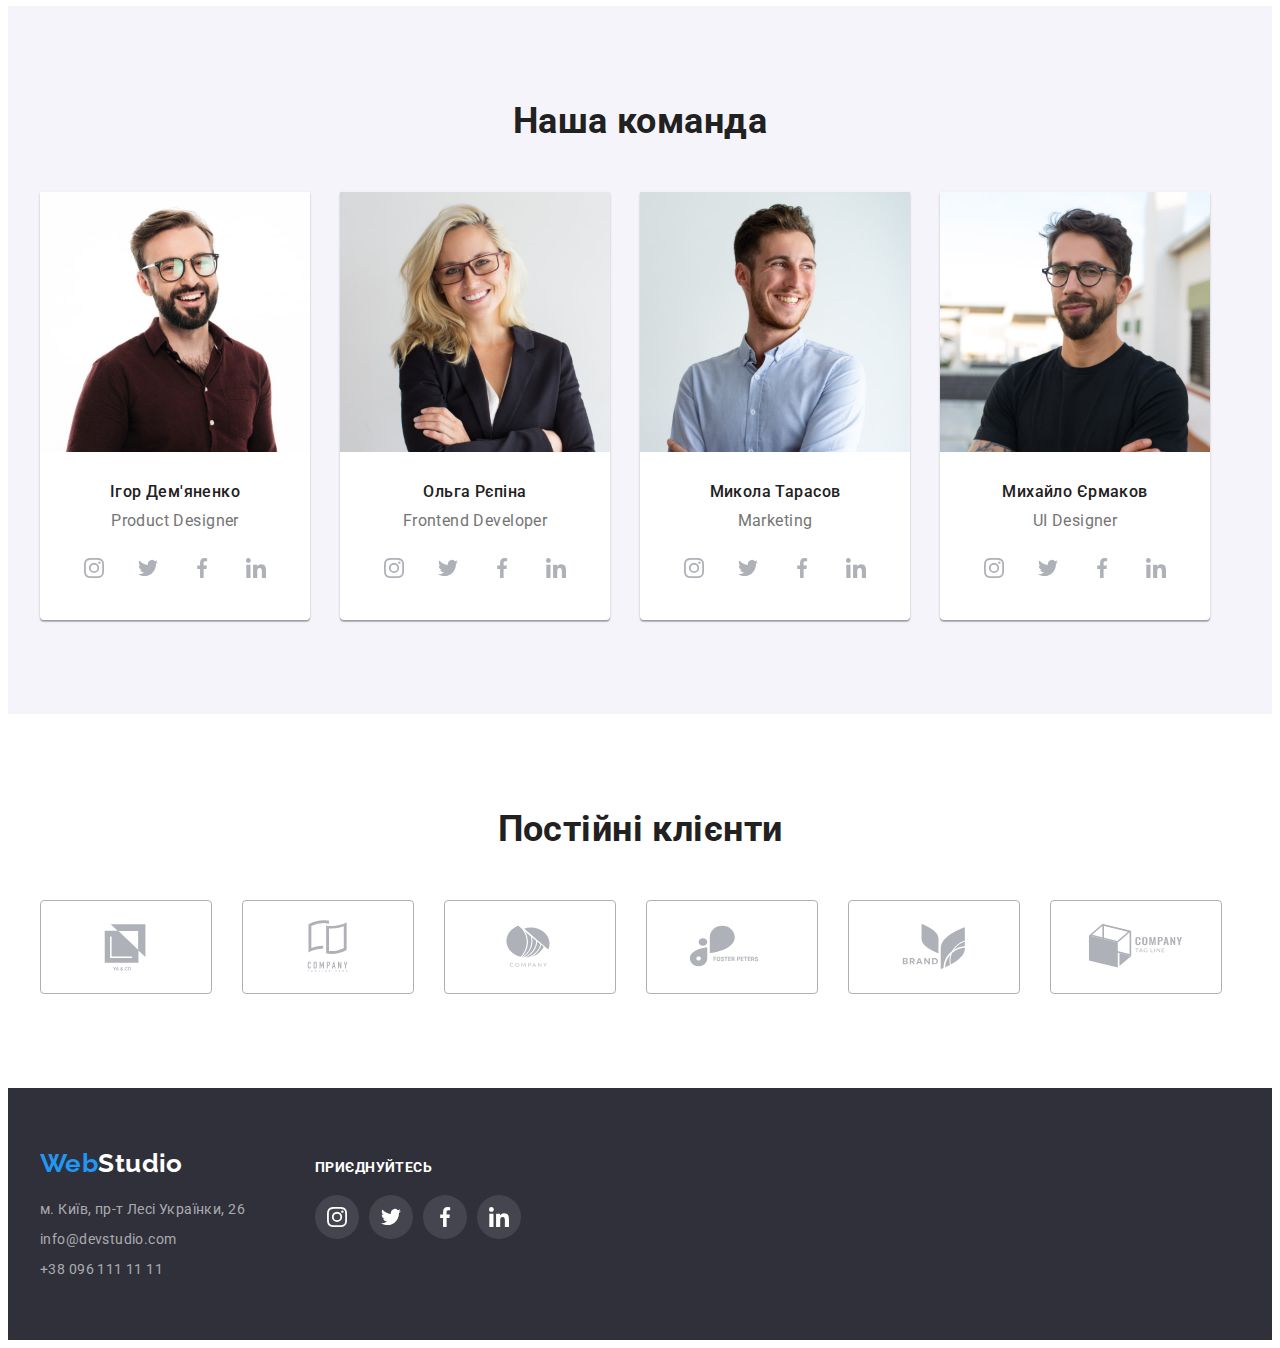
==== commit 4bb065ac: "Исправляет ошибки" ====
--- a/index.html
+++ b/index.html
@@ -42,7 +42,7 @@
           </li>
           <li>
             <a class="link" href="tel:+380961111111">
-              <svg class="icon" width="16" height="12">
+              <svg class="icon" width="10" height="16">
                 <use href="./images/icons.svg#icon-smartphone"></use>
               </svg>
               +38 096 111 11 11</a
@@ -448,7 +448,7 @@
         </div>
       </footer>
       <div class="backdrop is-hidden" data-modal>
-        <div class="order-window">
+        <div class="order-window centered">
           <button class="button-close" type="button" data-modal-close>
             <svg class="icon" width="18" height="18">
               <use href="./images/icons.svg#icon-close-black"></use>
--- a/css/styles.css
+++ b/css/styles.css
@@ -37,6 +37,13 @@
   pointer-events: none;
 }
 
+.centered {
+  top: 50%;
+  left: 50%;
+
+  transform: translate(-50%, -50%);
+}
+
 body {
   font-family: 'Roboto', 'Helvetica Neue', 'Verdana', 'Tahoma', sans-serif;
   font-size: 14px;
@@ -171,7 +178,7 @@
   background-color: var(--accent-color);
 
   position: absolute;
-  bottom: -1px;
+  bottom: 0px; /*Якщо придивитись на макеті, полоса залізає на бордер. А з 0px вона над бордером */
 }
 
 .header-section .contacts {
@@ -294,7 +301,13 @@
 }
 
 .advantage .icon-wrap {
-  padding: 25px 100px;
+  width: 100%;
+  height: 120px;
+
+  display: flex;
+  align-items: center;
+  justify-content: center;
+
   margin-bottom: 30px;
   background-color: var(--filter-button-background);
   border-radius: 4px;
@@ -402,7 +415,7 @@
   align-items: center;
   width: 44px;
   height: 44px;
-  padding: 12px;
+
   border-radius: 50%;
 
   transition: var(--transition);
@@ -437,10 +450,12 @@
 }
 
 .client-link {
-  display: block;
+  display: flex;
+  align-items: center;
+  justify-content: center;
+
   width: 170px;
   height: 92px;
-  padding: 16px 32px;
 
   border: 1px solid var(--social-icons-color);
   border-radius: 4px;
@@ -466,10 +481,6 @@
 }
 
 .backdrop {
-  display: flex;
-  align-items: center;
-  justify-content: center;
-
   position: fixed;
   top: 0;
   left: 0;
@@ -483,7 +494,7 @@
 }
 
 .order-window {
-  position: relative;
+  position: absolute;
 
   width: 528px;
   height: 581px;
@@ -498,8 +509,6 @@
   display: flex;
   align-items: center;
   justify-content: center;
-
-  padding: 6px;
 
   position: absolute;
   right: 8px;
@@ -683,31 +692,28 @@
 
 .gallery .overlay {
   position: absolute;
-  bottom: -100%;
+  transform: translateY(0);
 
   display: flex;
   align-items: center;
 
   width: 100%;
-  height: 294px;
+  height: 100%;
   padding: 0 24px;
 
   font-size: 18px;
-  font-weight: 400;
-  line-height: 1.5555;
+  line-height: 1.55;
 
   color: var(--main-white-color);
   background-color: rgba(33, 150, 243, 0.9);
 
   transition: var(--transition);
-  transition-property: bottom;
-  /* transition-duration: 250ms;
-  transition-timing-function: cubic-bezier(0.4, 0, 0.2, 1); */
+  transition-property: transform;
 }
 
 .gallery .link:hover .overlay,
 .gallery .link:focus .overlay {
-  bottom: 0;
+  transform: translateY(-100%);
 }
 
 .gallery .desc-wrapper {
